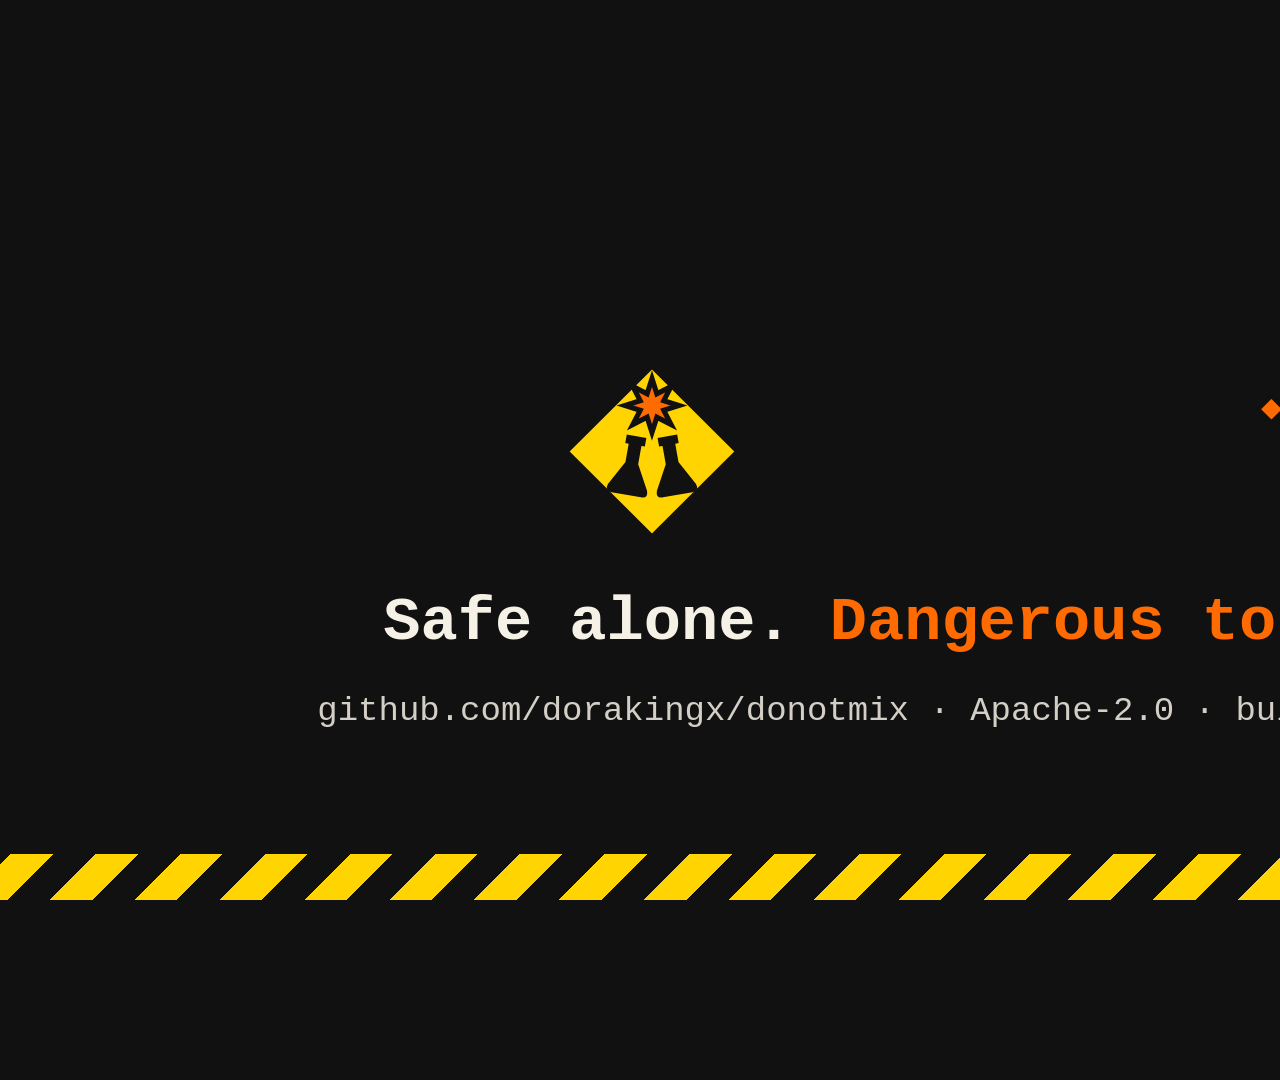
==== docs/demo/frames/99-end.html @ 9a5d7d63 "Hazard-label dashboard, brand assets, README, architecture and submission docs, AI/dashboard tests, " ====
<!doctype html><html><head><meta charset=utf-8><style>
body{margin:0;width:1920px;height:1080px;background:#111;color:#F5F1E6;font-family:ui-monospace,Menlo,monospace;display:flex;flex-direction:column;align-items:center;justify-content:center;gap:34px}
.l{font-size:84px;font-weight:800;letter-spacing:.01em} .ok{color:#7ad97a} .dim{opacity:.35}
.tape{position:absolute;left:0;right:0;height:46px;background:repeating-linear-gradient(-45deg,#FFD400 0 30px,#111 30px 60px)}
.top{top:0} .bot{bottom:0} .q{font-size:76px;font-weight:800;color:#FFD400;text-align:center;max-width:1500px;line-height:1.2}
.tag{font-size:62px;font-weight:800} .tag span{color:#FF6B00} .sub{font-size:34px;opacity:.85}
</style></head><body><img src="../../../src/donotmix/brand/logo.svg" width=820><div class=tag>Safe alone. <span>Dangerous together.</span></div><div class=sub>github.com/dorakingx/donotmix &middot; Apache-2.0 &middot; built on Flagsmith</div><div class="tape bot"></div></body></html>
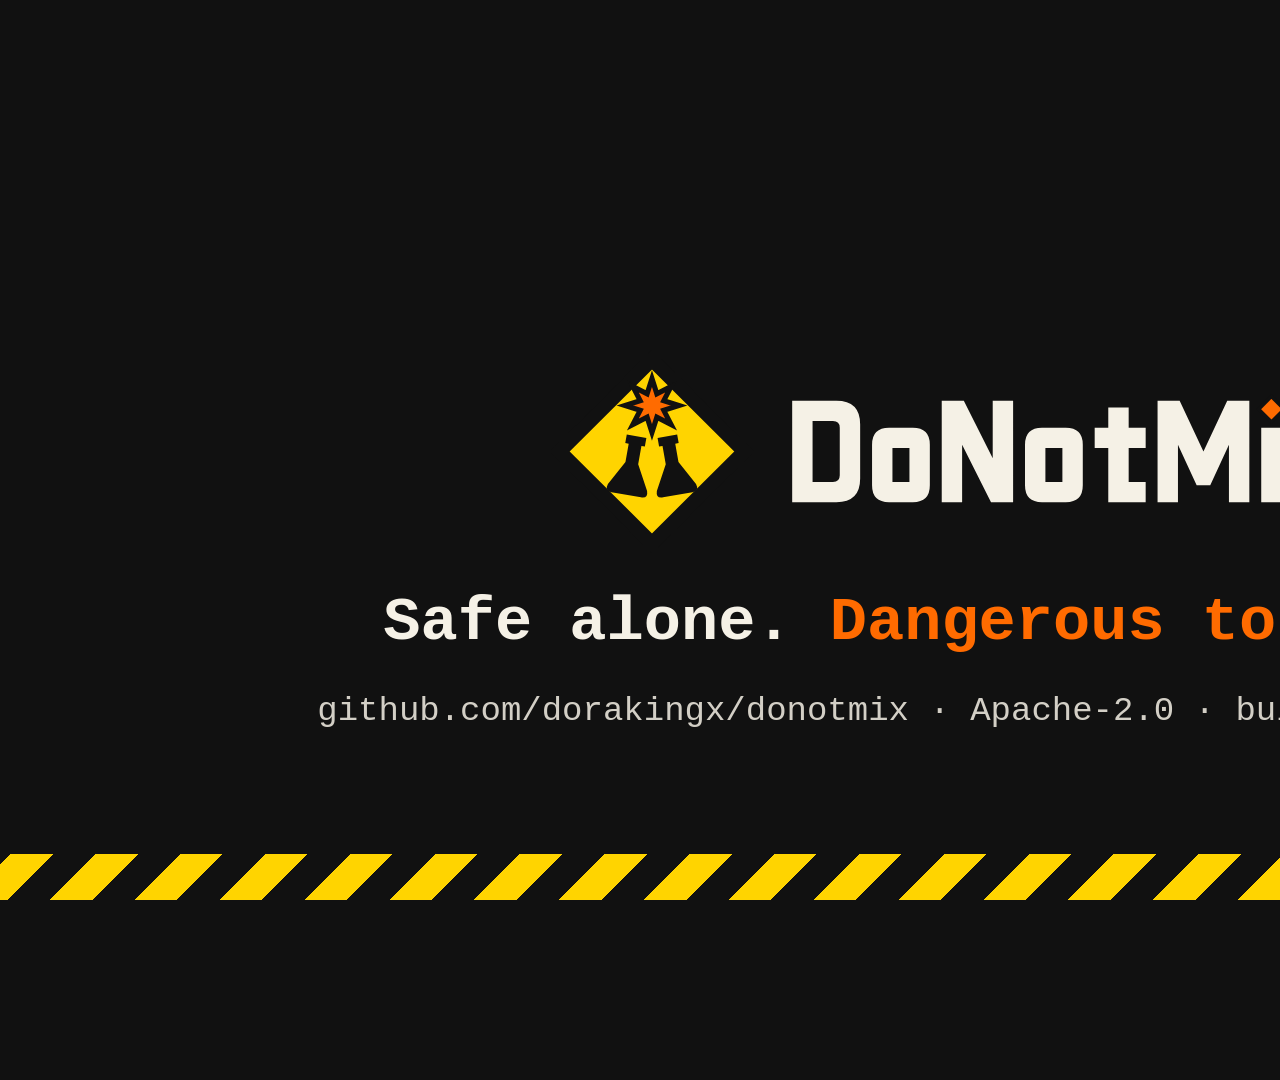
==== commit 7b255a67: "Privacy: keep the OS login name out of the demo, docs and dashboard captures - DONOTMIX_ACTOR record" ====
--- a/docs/demo/frames/99-end.html
+++ b/docs/demo/frames/99-end.html
@@ -4,4 +4,4 @@
 .tape{position:absolute;left:0;right:0;height:46px;background:repeating-linear-gradient(-45deg,#FFD400 0 30px,#111 30px 60px)}
 .top{top:0} .bot{bottom:0} .q{font-size:76px;font-weight:800;color:#FFD400;text-align:center;max-width:1500px;line-height:1.2}
 .tag{font-size:62px;font-weight:800} .tag span{color:#FF6B00} .sub{font-size:34px;opacity:.85}
-</style></head><body><img src="../../../src/donotmix/brand/logo.svg" width=820><div class=tag>Safe alone. <span>Dangerous together.</span></div><div class=sub>github.com/dorakingx/donotmix &middot; Apache-2.0 &middot; built on Flagsmith</div><div class="tape bot"></div></body></html>+</style></head><body><img src="../../../src/donotmix/brand/logo-inverse.svg" width=820><div class=tag>Safe alone. <span>Dangerous together.</span></div><div class=sub>github.com/dorakingx/donotmix &middot; Apache-2.0 &middot; built on Flagsmith</div><div class="tape bot"></div></body></html>
